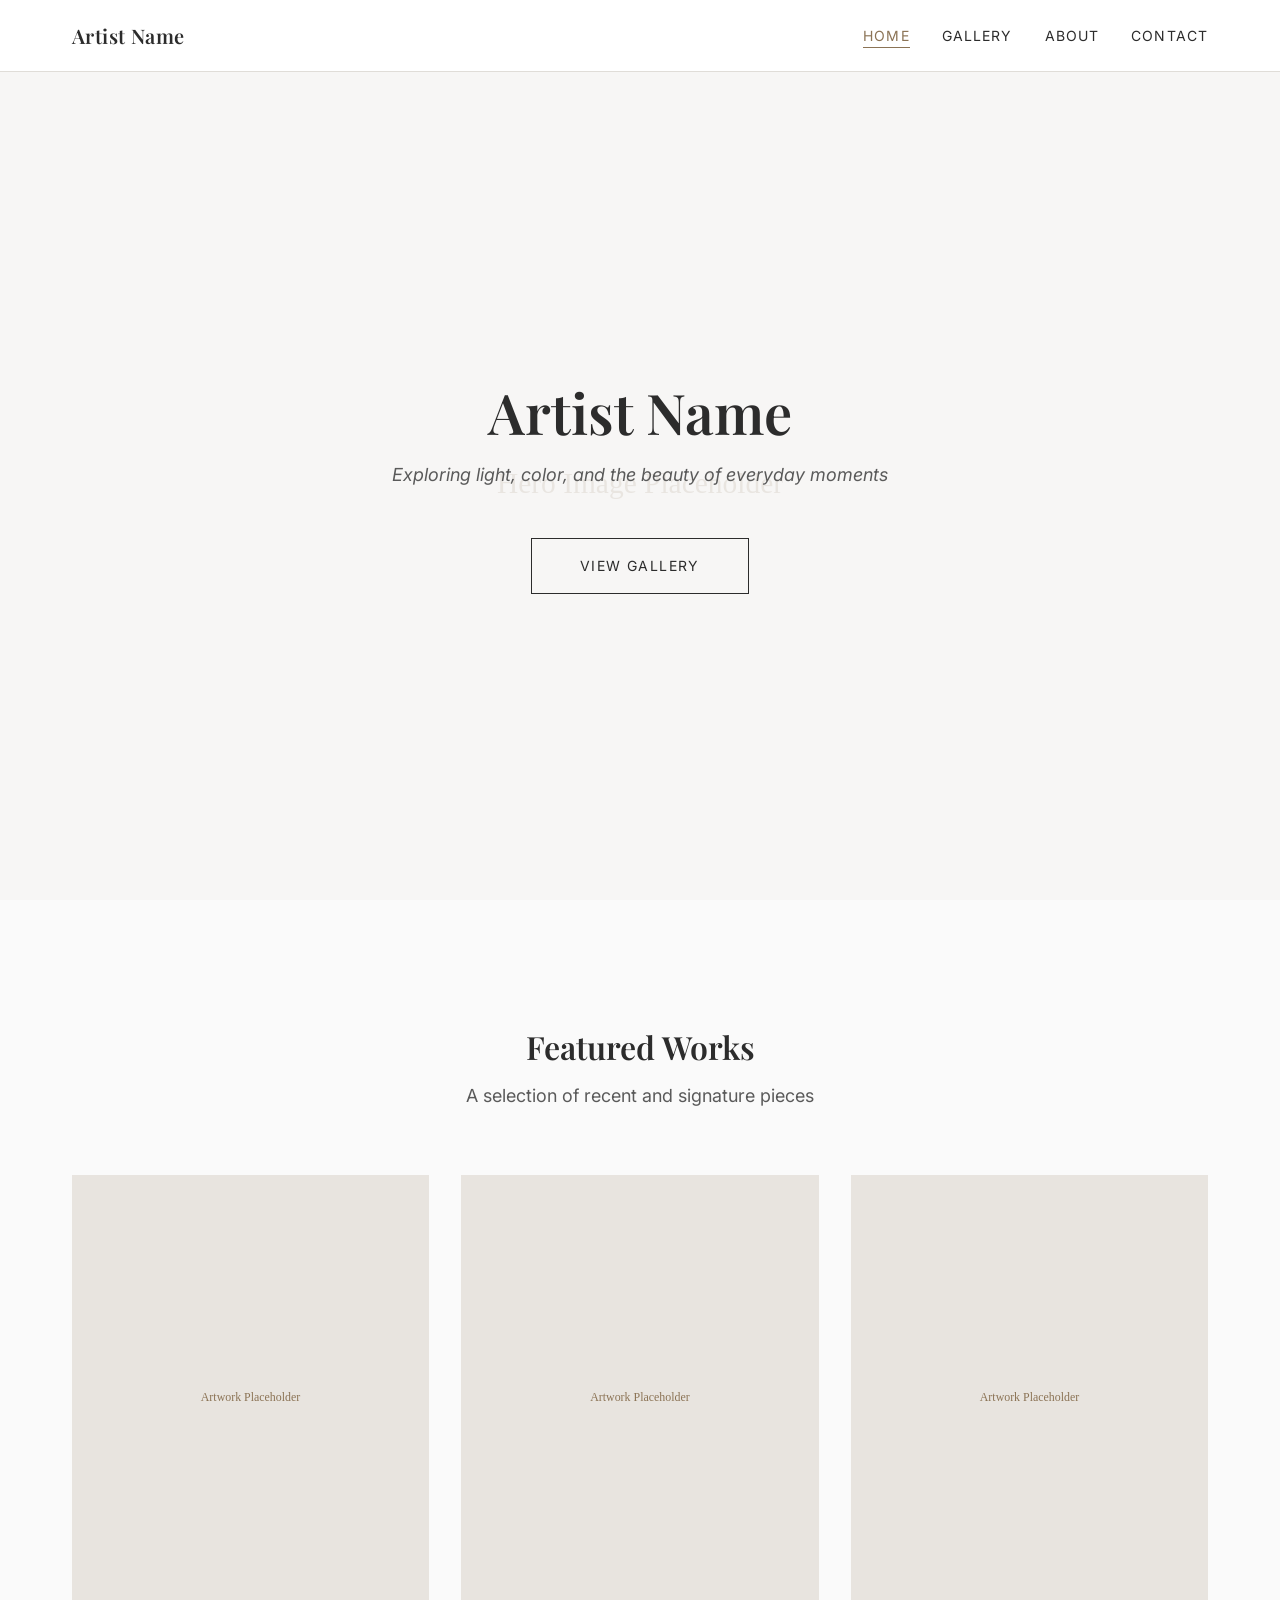
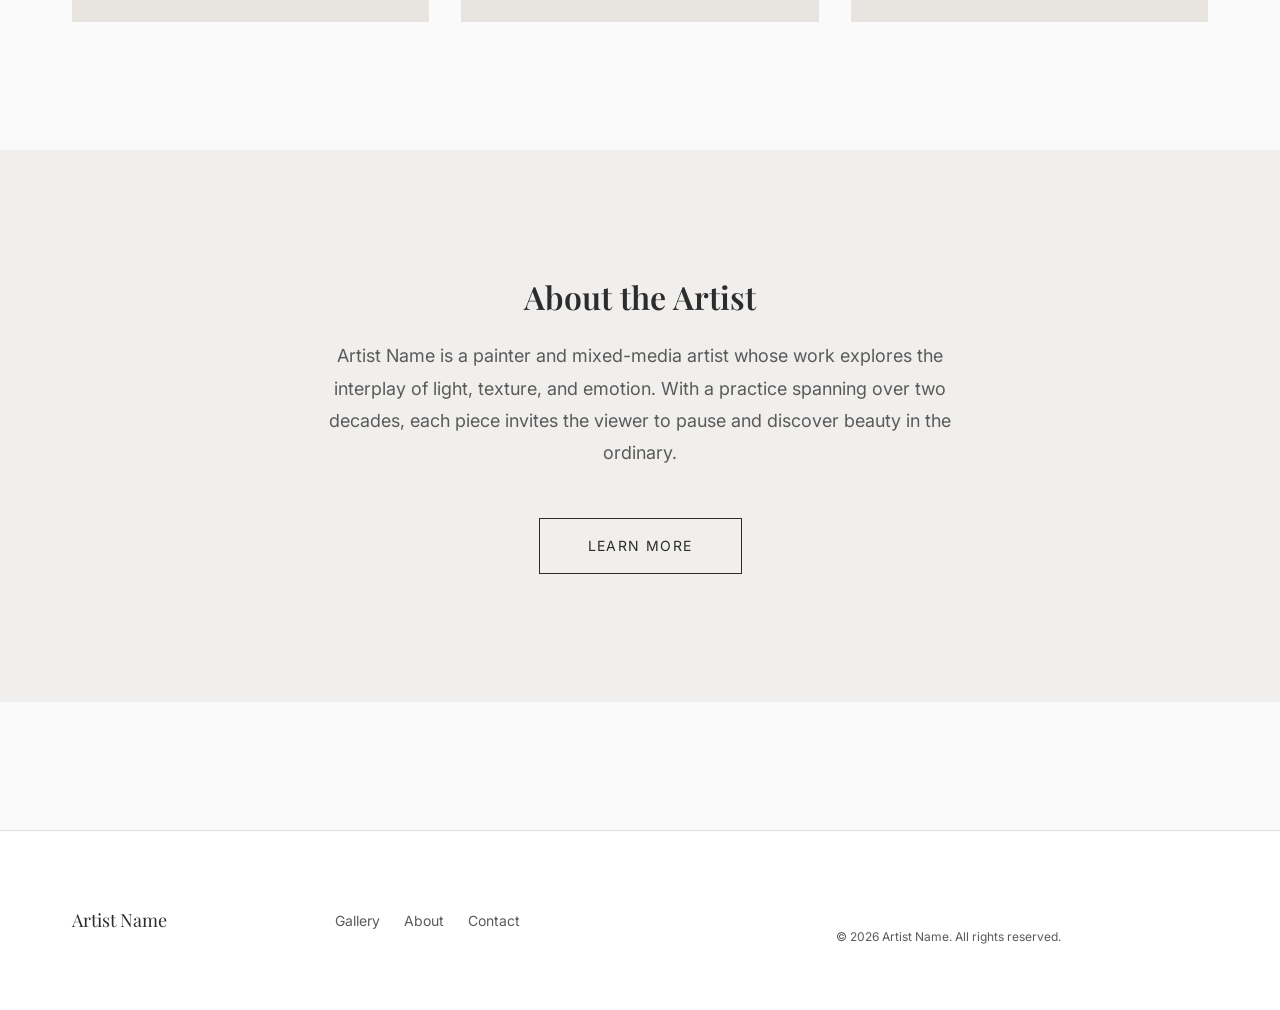
==== index.html @ 9e814920 "Initial art portfolio website Static HTML/CSS/JS portfolio site with: - Home page with hero section " ====
<!DOCTYPE html>
<html lang="en">
<head>
  <meta charset="UTF-8">
  <meta name="viewport" content="width=device-width, initial-scale=1.0">
  <title>Artist Name — Portfolio</title>
  <meta name="description" content="Original artwork by Artist Name. Explore paintings, drawings, and mixed media works.">
  <link rel="preconnect" href="https://fonts.googleapis.com">
  <link rel="preconnect" href="https://fonts.gstatic.com" crossorigin>
  <link href="https://fonts.googleapis.com/css2?family=Inter:wght@300;400;500&family=Playfair+Display:ital,wght@0,400;0,600;1,400&display=swap" rel="stylesheet">
  <link rel="stylesheet" href="css/style.css">
</head>
<body>

  <!-- Navigation -->
  <nav class="nav">
    <div class="nav__inner">
      <a href="index.html" class="nav__logo">Artist Name</a>
      <ul class="nav__links">
        <li><a href="index.html" class="nav__link nav__link--active">Home</a></li>
        <li><a href="gallery.html" class="nav__link">Gallery</a></li>
        <li><a href="about.html" class="nav__link">About</a></li>
        <li><a href="contact.html" class="nav__link">Contact</a></li>
      </ul>
      <button class="nav__toggle" aria-label="Toggle navigation">
        <span></span>
        <span></span>
        <span></span>
      </button>
    </div>
  </nav>

  <main>
    <!-- Hero Section -->
    <section class="hero">
      <div class="hero__bg" style="background-image: url('images/site/hero.svg');"></div>
      <div class="hero__content">
        <h1 class="hero__title">Artist Name</h1>
        <p class="hero__subtitle">Exploring light, color, and the beauty of everyday moments</p>
        <a href="gallery.html" class="hero__cta">View Gallery</a>
      </div>
    </section>

    <!-- Featured Works -->
    <section class="section">
      <div class="container">
        <div class="section__header">
          <h2 class="section__title">Featured Works</h2>
          <p class="section__subtitle">A selection of recent and signature pieces</p>
        </div>
        <div class="featured-grid">
          <div class="gallery-item" data-title="Artwork Title 1" data-meta="Oil on canvas, 2024" data-full="images/artworks/artwork-1.svg">
            <img src="images/thumbs/artwork-1.svg" alt="Artwork Title 1" class="gallery-item__img" loading="lazy">
            <div class="gallery-item__overlay">
              <div>
                <p class="gallery-item__title">Artwork Title 1</p>
                <p class="gallery-item__meta">Oil on canvas, 2024</p>
              </div>
            </div>
          </div>
          <div class="gallery-item" data-title="Artwork Title 2" data-meta="Watercolor, 2024" data-full="images/artworks/artwork-2.svg">
            <img src="images/thumbs/artwork-2.svg" alt="Artwork Title 2" class="gallery-item__img" loading="lazy">
            <div class="gallery-item__overlay">
              <div>
                <p class="gallery-item__title">Artwork Title 2</p>
                <p class="gallery-item__meta">Watercolor, 2024</p>
              </div>
            </div>
          </div>
          <div class="gallery-item" data-title="Artwork Title 3" data-meta="Acrylic, 2023" data-full="images/artworks/artwork-3.svg">
            <img src="images/thumbs/artwork-3.svg" alt="Artwork Title 3" class="gallery-item__img" loading="lazy">
            <div class="gallery-item__overlay">
              <div>
                <p class="gallery-item__title">Artwork Title 3</p>
                <p class="gallery-item__meta">Acrylic, 2023</p>
              </div>
            </div>
          </div>
        </div>
      </div>
    </section>

    <!-- Brief Intro -->
    <section class="section" style="background-color: var(--color-bg-alt);">
      <div class="container" style="text-align: center;">
        <h2 class="section__title">About the Artist</h2>
        <p style="max-width: 60ch; margin: var(--space-lg) auto 0; font-size: var(--text-lg); line-height: 1.8;">
          Artist Name is a painter and mixed-media artist whose work explores the interplay
          of light, texture, and emotion. With a practice spanning over two decades, each piece
          invites the viewer to pause and discover beauty in the ordinary.
        </p>
        <a href="about.html" class="hero__cta" style="margin-top: var(--space-2xl);">Learn More</a>
      </div>
    </section>
  </main>

  <!-- Footer -->
  <footer class="footer">
    <div class="container">
      <div class="footer__inner">
        <span class="footer__name">Artist Name</span>
        <div class="footer__links">
          <a href="gallery.html" class="footer__link">Gallery</a>
          <a href="about.html" class="footer__link">About</a>
          <a href="contact.html" class="footer__link">Contact</a>
        </div>
        <p class="footer__copy">&copy; 2026 Artist Name. All rights reserved.</p>
      </div>
    </div>
  </footer>

  <!-- Lightbox -->
  <div class="lightbox">
    <div class="lightbox__content">
      <button class="lightbox__close" aria-label="Close">&times;</button>
      <img src="" alt="" class="lightbox__img">
      <div class="lightbox__info">
        <p class="lightbox__title"></p>
        <p class="lightbox__meta"></p>
      </div>
    </div>
  </div>

  <script src="js/main.js"></script>
</body>
</html>
---- css/style.css ----
/* ===== CSS Reset ===== */
*,
*::before,
*::after {
  margin: 0;
  padding: 0;
  box-sizing: border-box;
}

html {
  scroll-behavior: smooth;
}

body {
  min-height: 100vh;
  line-height: 1.6;
  -webkit-font-smoothing: antialiased;
  -moz-osx-font-smoothing: grayscale;
}

img,
picture,
video,
canvas,
svg {
  display: block;
  max-width: 100%;
  height: auto;
}

input,
button,
textarea,
select {
  font: inherit;
}

p,
h1,
h2,
h3,
h4,
h5,
h6 {
  overflow-wrap: break-word;
}

a {
  color: inherit;
  text-decoration: none;
}

ul,
ol {
  list-style: none;
}

/* ===== Custom Properties ===== */
:root {
  /* Colors */
  --color-bg: #fafafa;
  --color-bg-alt: #f0efed;
  --color-text: #2c2c2c;
  --color-text-light: #5a5a5a;
  --color-accent: #8b7355;
  --color-accent-hover: #6d5a43;
  --color-border: #e0ddd8;
  --color-white: #ffffff;
  --color-overlay: rgba(0, 0, 0, 0.85);

  /* Typography */
  --font-heading: 'Playfair Display', Georgia, serif;
  --font-body: 'Inter', -apple-system, BlinkMacSystemFont, sans-serif;

  /* Font sizes */
  --text-xs: 0.75rem;
  --text-sm: 0.875rem;
  --text-base: 1rem;
  --text-lg: 1.125rem;
  --text-xl: 1.25rem;
  --text-2xl: 1.5rem;
  --text-3xl: 2rem;
  --text-4xl: 2.5rem;
  --text-5xl: 3.5rem;

  /* Spacing */
  --space-xs: 0.25rem;
  --space-sm: 0.5rem;
  --space-md: 1rem;
  --space-lg: 1.5rem;
  --space-xl: 2rem;
  --space-2xl: 3rem;
  --space-3xl: 4rem;
  --space-4xl: 6rem;
  --space-5xl: 8rem;

  /* Layout */
  --max-width: 1200px;
  --nav-height: 72px;

  /* Transitions */
  --transition-fast: 150ms ease;
  --transition-base: 300ms ease;
  --transition-slow: 500ms ease;
}

/* ===== Base Styles ===== */
body {
  font-family: var(--font-body);
  font-size: var(--text-base);
  color: var(--color-text);
  background-color: var(--color-bg);
}

h1, h2, h3, h4, h5, h6 {
  font-family: var(--font-heading);
  font-weight: 600;
  line-height: 1.2;
}

h1 { font-size: var(--text-5xl); }
h2 { font-size: var(--text-3xl); }
h3 { font-size: var(--text-2xl); }
h4 { font-size: var(--text-xl); }

p {
  color: var(--color-text-light);
  max-width: 65ch;
}

/* ===== Utility Classes ===== */
.container {
  width: 100%;
  max-width: var(--max-width);
  margin-inline: auto;
  padding-inline: var(--space-xl);
}

.sr-only {
  position: absolute;
  width: 1px;
  height: 1px;
  padding: 0;
  margin: -1px;
  overflow: hidden;
  clip: rect(0, 0, 0, 0);
  white-space: nowrap;
  border-width: 0;
}

/* ===== Navigation ===== */
.nav {
  position: fixed;
  top: 0;
  left: 0;
  right: 0;
  height: var(--nav-height);
  background-color: var(--color-white);
  border-bottom: 1px solid var(--color-border);
  z-index: 1000;
  display: flex;
  align-items: center;
}

.nav__inner {
  display: flex;
  align-items: center;
  justify-content: space-between;
  width: 100%;
  max-width: var(--max-width);
  margin-inline: auto;
  padding-inline: var(--space-xl);
}

.nav__logo {
  font-family: var(--font-heading);
  font-size: var(--text-xl);
  font-weight: 600;
  letter-spacing: 0.02em;
}

.nav__links {
  display: flex;
  gap: var(--space-xl);
}

.nav__link {
  font-size: var(--text-sm);
  text-transform: uppercase;
  letter-spacing: 0.08em;
  transition: color var(--transition-fast);
  position: relative;
}

.nav__link::after {
  content: '';
  position: absolute;
  bottom: -4px;
  left: 0;
  width: 0;
  height: 1px;
  background-color: var(--color-accent);
  transition: width var(--transition-base);
}

.nav__link:hover,
.nav__link--active {
  color: var(--color-accent);
}

.nav__link:hover::after,
.nav__link--active::after {
  width: 100%;
}

.nav__toggle {
  display: none;
  flex-direction: column;
  gap: 5px;
  background: none;
  border: none;
  cursor: pointer;
  padding: var(--space-sm);
}

.nav__toggle span {
  display: block;
  width: 24px;
  height: 2px;
  background-color: var(--color-text);
  transition: transform var(--transition-base), opacity var(--transition-fast);
}

/* Mobile nav open state */
.nav__toggle.active span:nth-child(1) {
  transform: translateY(7px) rotate(45deg);
}

.nav__toggle.active span:nth-child(2) {
  opacity: 0;
}

.nav__toggle.active span:nth-child(3) {
  transform: translateY(-7px) rotate(-45deg);
}

/* ===== Footer ===== */
.footer {
  background-color: var(--color-white);
  border-top: 1px solid var(--color-border);
  padding: var(--space-3xl) 0;
  margin-top: var(--space-5xl);
}

.footer__inner {
  display: flex;
  justify-content: space-between;
  align-items: center;
  flex-wrap: wrap;
  gap: var(--space-lg);
}

.footer__name {
  font-family: var(--font-heading);
  font-size: var(--text-lg);
}

.footer__links {
  display: flex;
  gap: var(--space-lg);
}

.footer__link {
  font-size: var(--text-sm);
  color: var(--color-text-light);
  transition: color var(--transition-fast);
}

.footer__link:hover {
  color: var(--color-accent);
}

.footer__copy {
  width: 100%;
  text-align: center;
  font-size: var(--text-xs);
  color: var(--color-text-light);
  margin-top: var(--space-xl);
}

/* ===== Page Content Offset ===== */
main {
  padding-top: var(--nav-height);
}

/* ===== Hero Section ===== */
.hero {
  position: relative;
  height: calc(100vh - var(--nav-height));
  min-height: 500px;
  max-height: 900px;
  display: flex;
  align-items: center;
  justify-content: center;
  text-align: center;
  overflow: hidden;
}

.hero__bg {
  position: absolute;
  inset: 0;
  background-size: cover;
  background-position: center;
  opacity: 0.15;
}

.hero__content {
  position: relative;
  z-index: 1;
  padding: var(--space-xl);
}

.hero__title {
  font-size: var(--text-5xl);
  margin-bottom: var(--space-md);
}

.hero__subtitle {
  font-size: var(--text-lg);
  color: var(--color-text-light);
  font-style: italic;
  margin-bottom: var(--space-2xl);
}

.hero__cta {
  display: inline-block;
  padding: var(--space-md) var(--space-2xl);
  border: 1px solid var(--color-text);
  font-size: var(--text-sm);
  text-transform: uppercase;
  letter-spacing: 0.1em;
  transition: background-color var(--transition-base), color var(--transition-base);
}

.hero__cta:hover {
  background-color: var(--color-text);
  color: var(--color-white);
}

/* ===== Section Styles ===== */
.section {
  padding: var(--space-5xl) 0;
}

.section__header {
  text-align: center;
  margin-bottom: var(--space-3xl);
}

.section__title {
  margin-bottom: var(--space-md);
}

.section__subtitle {
  font-size: var(--text-lg);
  color: var(--color-text-light);
  max-width: 50ch;
  margin-inline: auto;
}

/* ===== Gallery Grid ===== */
.gallery-grid {
  display: grid;
  grid-template-columns: repeat(auto-fill, minmax(300px, 1fr));
  gap: var(--space-xl);
}

.gallery-item {
  cursor: pointer;
  overflow: hidden;
  position: relative;
}

.gallery-item__img {
  width: 100%;
  aspect-ratio: 4 / 5;
  object-fit: cover;
  transition: transform var(--transition-slow);
}

.gallery-item:hover .gallery-item__img {
  transform: scale(1.03);
}

.gallery-item__overlay {
  position: absolute;
  inset: 0;
  background: linear-gradient(to top, rgba(0, 0, 0, 0.6) 0%, transparent 50%);
  opacity: 0;
  transition: opacity var(--transition-base);
  display: flex;
  align-items: flex-end;
  padding: var(--space-lg);
}

.gallery-item:hover .gallery-item__overlay {
  opacity: 1;
}

.gallery-item__title {
  color: var(--color-white);
  font-family: var(--font-heading);
  font-size: var(--text-lg);
}

.gallery-item__meta {
  color: rgba(255, 255, 255, 0.8);
  font-size: var(--text-sm);
  margin-top: var(--space-xs);
}

/* ===== Lightbox ===== */
.lightbox {
  position: fixed;
  inset: 0;
  background-color: var(--color-overlay);
  z-index: 2000;
  display: flex;
  align-items: center;
  justify-content: center;
  opacity: 0;
  visibility: hidden;
  transition: opacity var(--transition-base), visibility var(--transition-base);
}

.lightbox.active {
  opacity: 1;
  visibility: visible;
}

.lightbox__content {
  max-width: 90vw;
  max-height: 85vh;
  position: relative;
}

.lightbox__img {
  max-width: 100%;
  max-height: 80vh;
  object-fit: contain;
}

.lightbox__info {
  color: var(--color-white);
  text-align: center;
  margin-top: var(--space-lg);
}

.lightbox__title {
  font-family: var(--font-heading);
  font-size: var(--text-xl);
}

.lightbox__meta {
  font-size: var(--text-sm);
  color: rgba(255, 255, 255, 0.7);
  margin-top: var(--space-xs);
}

.lightbox__close {
  position: absolute;
  top: -40px;
  right: 0;
  background: none;
  border: none;
  color: var(--color-white);
  font-size: var(--text-2xl);
  cursor: pointer;
  padding: var(--space-sm);
  transition: opacity var(--transition-fast);
}

.lightbox__close:hover {
  opacity: 0.7;
}

/* ===== Featured Works (Home) ===== */
.featured-grid {
  display: grid;
  grid-template-columns: repeat(auto-fill, minmax(280px, 1fr));
  gap: var(--space-xl);
}

/* ===== About Page ===== */
.about-layout {
  display: grid;
  grid-template-columns: 1fr 1.5fr;
  gap: var(--space-4xl);
  align-items: start;
}

.about__image {
  width: 100%;
  aspect-ratio: 3 / 4;
  object-fit: cover;
}

.about__content h2 {
  margin-bottom: var(--space-lg);
}

.about__content p {
  margin-bottom: var(--space-lg);
  line-height: 1.8;
}

.about__statement {
  font-style: italic;
  font-size: var(--text-lg);
  border-left: 3px solid var(--color-accent);
  padding-left: var(--space-xl);
  margin: var(--space-2xl) 0;
}

/* ===== Contact Page ===== */
.contact-layout {
  display: grid;
  grid-template-columns: 1fr 1fr;
  gap: var(--space-4xl);
}

.contact__info h2 {
  margin-bottom: var(--space-lg);
}

.contact__info p {
  margin-bottom: var(--space-xl);
}

.contact__detail {
  display: flex;
  align-items: center;
  gap: var(--space-md);
  margin-bottom: var(--space-lg);
  font-size: var(--text-lg);
}

.contact__detail a {
  transition: color var(--transition-fast);
}

.contact__detail a:hover {
  color: var(--color-accent);
}

.contact__form h3 {
  margin-bottom: var(--space-lg);
}

.form__group {
  margin-bottom: var(--space-lg);
}

.form__label {
  display: block;
  font-size: var(--text-sm);
  margin-bottom: var(--space-sm);
  color: var(--color-text-light);
}

.form__input,
.form__textarea {
  width: 100%;
  padding: var(--space-md);
  border: 1px solid var(--color-border);
  background-color: var(--color-white);
  font-size: var(--text-base);
  transition: border-color var(--transition-fast);
}

.form__input:focus,
.form__textarea:focus {
  outline: none;
  border-color: var(--color-accent);
}

.form__textarea {
  resize: vertical;
  min-height: 150px;
}

.form__submit {
  display: inline-block;
  padding: var(--space-md) var(--space-2xl);
  background-color: var(--color-text);
  color: var(--color-white);
  border: none;
  font-size: var(--text-sm);
  text-transform: uppercase;
  letter-spacing: 0.1em;
  cursor: pointer;
  transition: background-color var(--transition-base);
}

.form__submit:hover {
  background-color: var(--color-accent);
}

/* ===== Filter Tabs (Gallery) ===== */
.filter-tabs {
  display: flex;
  justify-content: center;
  gap: var(--space-lg);
  margin-bottom: var(--space-3xl);
  flex-wrap: wrap;
}

.filter-tab {
  padding: var(--space-sm) var(--space-lg);
  font-size: var(--text-sm);
  text-transform: uppercase;
  letter-spacing: 0.08em;
  border: 1px solid transparent;
  background: none;
  cursor: pointer;
  transition: border-color var(--transition-fast), color var(--transition-fast);
}

.filter-tab:hover,
.filter-tab.active {
  border-color: var(--color-accent);
  color: var(--color-accent);
}

/* ===== Responsive ===== */
@media (max-width: 1024px) {
  .about-layout {
    grid-template-columns: 1fr 1.2fr;
    gap: var(--space-2xl);
  }

  .gallery-grid {
    grid-template-columns: repeat(auto-fill, minmax(280px, 1fr));
  }
}

@media (max-width: 768px) {
  :root {
    --text-5xl: 2.5rem;
    --text-3xl: 1.75rem;
    --nav-height: 64px;
  }

  .nav__links {
    position: fixed;
    top: var(--nav-height);
    left: 0;
    right: 0;
    background-color: var(--color-white);
    flex-direction: column;
    align-items: center;
    padding: var(--space-2xl) 0;
    border-bottom: 1px solid var(--color-border);
    transform: translateY(-100%);
    opacity: 0;
    visibility: hidden;
    transition: transform var(--transition-base), opacity var(--transition-base), visibility var(--transition-base);
  }

  .nav__links.active {
    transform: translateY(0);
    opacity: 1;
    visibility: visible;
  }

  .nav__toggle {
    display: flex;
  }

  .about-layout {
    grid-template-columns: 1fr;
    gap: var(--space-2xl);
  }

  .about__image {
    max-width: 400px;
    margin-inline: auto;
  }

  .contact-layout {
    grid-template-columns: 1fr;
    gap: var(--space-2xl);
  }

  .hero {
    min-height: 400px;
  }

  .hero__title {
    font-size: var(--text-4xl);
  }

  .gallery-grid {
    grid-template-columns: repeat(auto-fill, minmax(250px, 1fr));
    gap: var(--space-md);
  }

  .featured-grid {
    grid-template-columns: repeat(auto-fill, minmax(250px, 1fr));
  }

  .footer__inner {
    flex-direction: column;
    text-align: center;
  }

  .section {
    padding: var(--space-3xl) 0;
  }

  .lightbox__close {
    top: -30px;
    font-size: var(--text-xl);
  }
}

@media (max-width: 480px) {
  :root {
    --text-5xl: 2rem;
    --text-4xl: 1.75rem;
    --text-3xl: 1.5rem;
  }

  .gallery-grid,
  .featured-grid {
    grid-template-columns: 1fr;
  }

  .container {
    padding-inline: var(--space-md);
  }

  .hero {
    min-height: 350px;
  }

  .filter-tabs {
    gap: var(--space-sm);
  }

  .filter-tab {
    padding: var(--space-xs) var(--space-md);
    font-size: var(--text-xs);
  }
}
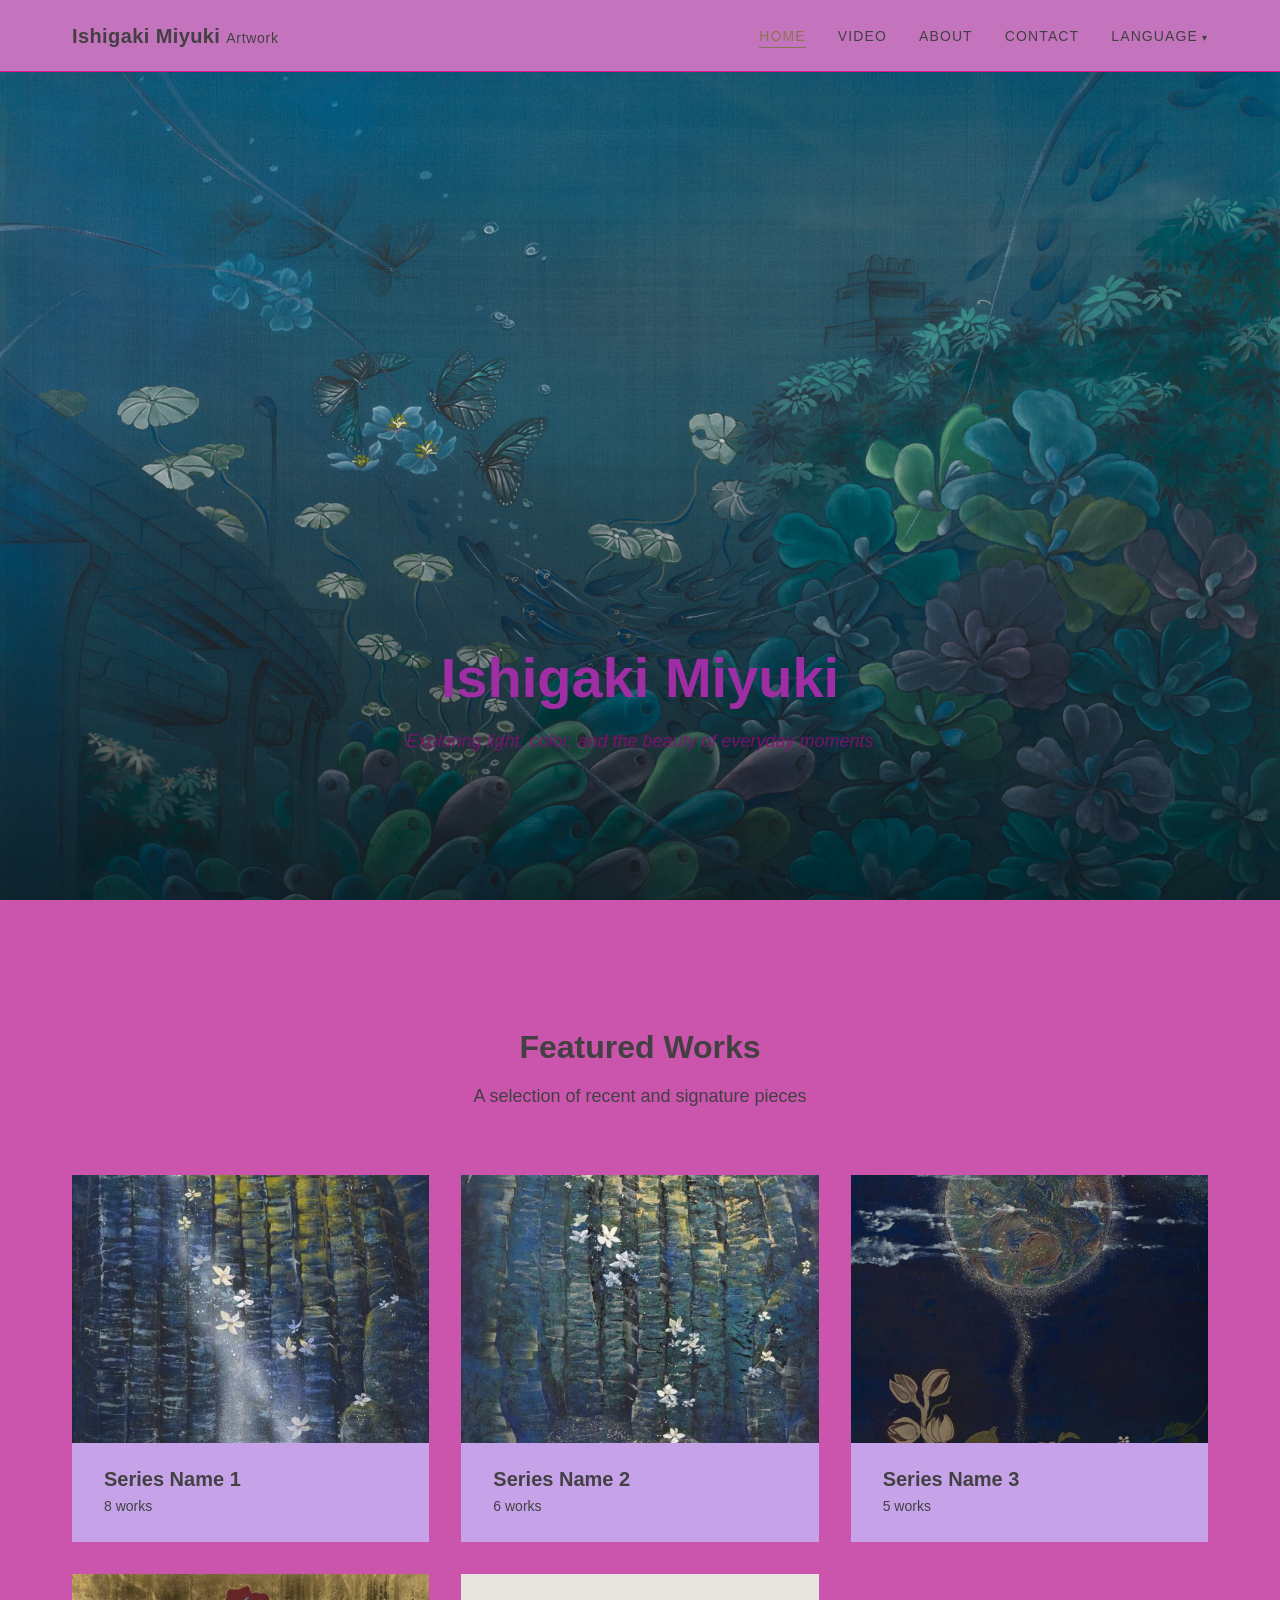
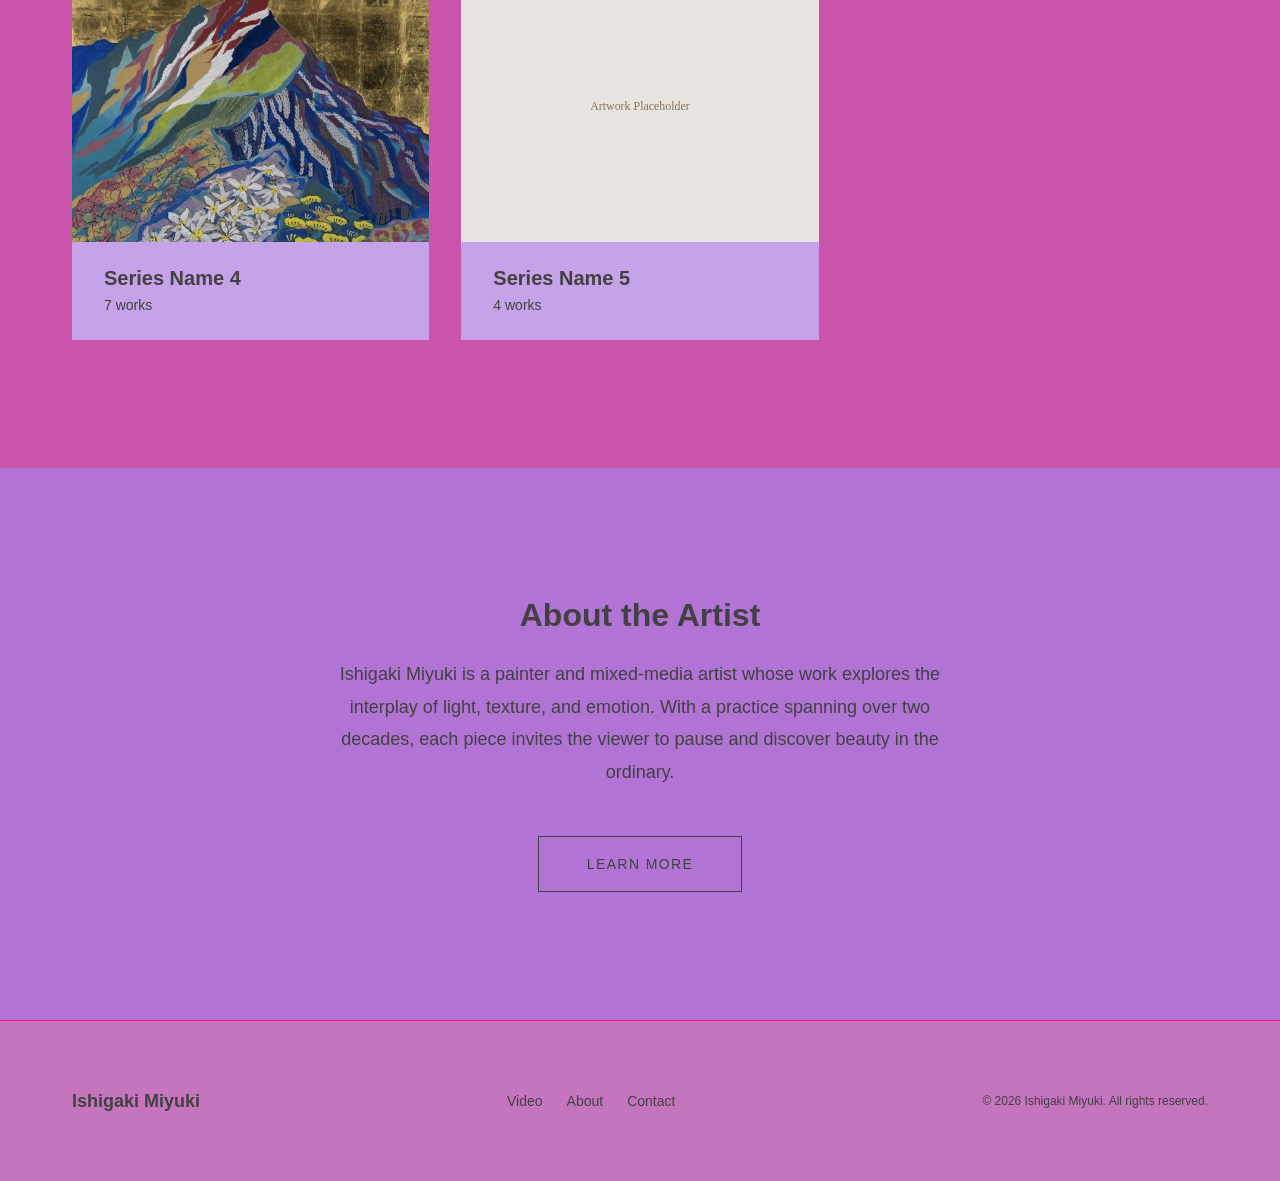
==== commit 46862263: "Initial commit: art portfolio website" ====
--- a/index.html
+++ b/index.html
@@ -3,8 +3,8 @@
 <head>
   <meta charset="UTF-8">
   <meta name="viewport" content="width=device-width, initial-scale=1.0">
-  <title>Artist Name — Portfolio</title>
-  <meta name="description" content="Original artwork by Artist Name. Explore paintings, drawings, and mixed media works.">
+  <title>Ishigaki Miyuki — Portfolio</title>
+  <meta name="description" content="Original artwork by Ishigaki Miyuki. Explore paintings, drawings, and mixed media works.">
   <link rel="preconnect" href="https://fonts.googleapis.com">
   <link rel="preconnect" href="https://fonts.gstatic.com" crossorigin>
   <link href="https://fonts.googleapis.com/css2?family=Inter:wght@300;400;500&family=Playfair+Display:ital,wght@0,400;0,600;1,400&display=swap" rel="stylesheet">
@@ -15,12 +15,20 @@
   <!-- Navigation -->
   <nav class="nav">
     <div class="nav__inner">
-      <a href="index.html" class="nav__logo">Artist Name</a>
+      <a href="index.html" class="nav__logo" lang="en">Ishigaki Miyuki <span class="nav__logo-sub">Artwork</span></a>
       <ul class="nav__links">
-        <li><a href="index.html" class="nav__link nav__link--active">Home</a></li>
-        <li><a href="gallery.html" class="nav__link">Gallery</a></li>
-        <li><a href="about.html" class="nav__link">About</a></li>
-        <li><a href="contact.html" class="nav__link">Contact</a></li>
+        <li><a href="index.html" class="nav__link nav__link--active" data-i18n="nav.home">Home</a></li>
+        <li><a href="video.html" class="nav__link" data-i18n="nav.video">Video</a></li>
+        <li><a href="about.html" class="nav__link" data-i18n="nav.about">About</a></li>
+        <li><a href="contact.html" class="nav__link" data-i18n="nav.contact">Contact</a></li>
+        <li class="nav__lang">
+          <button class="nav__lang-trigger" data-i18n="nav.language">Language</button>
+          <div class="nav__lang-dropdown">
+            <button class="lang-option" data-lang="en">English</button>
+            <button class="lang-option" data-lang="ja">日本語</button>
+            <button class="lang-option" data-lang="zhTW">繁體中文</button>
+          </div>
+        </li>
       </ul>
       <button class="nav__toggle" aria-label="Toggle navigation">
         <span></span>
@@ -33,11 +41,10 @@
   <main>
     <!-- Hero Section -->
     <section class="hero">
-      <div class="hero__bg" style="background-image: url('images/site/hero.svg');"></div>
+      <div class="hero__bg" style="background-image: url('images/site/hero.jpg');"></div>
       <div class="hero__content">
-        <h1 class="hero__title">Artist Name</h1>
-        <p class="hero__subtitle">Exploring light, color, and the beauty of everyday moments</p>
-        <a href="gallery.html" class="hero__cta">View Gallery</a>
+        <h1 class="hero__title" data-i18n="hero.title">Ishigaki Miyuki</h1>
+        <p class="hero__subtitle" data-i18n="hero.subtitle">Exploring light, color, and the beauty of everyday moments</p>
       </div>
     </section>
 
@@ -45,51 +52,59 @@
     <section class="section">
       <div class="container">
         <div class="section__header">
-          <h2 class="section__title">Featured Works</h2>
-          <p class="section__subtitle">A selection of recent and signature pieces</p>
+          <h2 class="section__title" data-i18n="featured.title">Featured Works</h2>
+          <p class="section__subtitle" data-i18n="featured.subtitle">A selection of recent and signature pieces</p>
         </div>
-        <div class="featured-grid">
-          <div class="gallery-item" data-title="Artwork Title 1" data-meta="Oil on canvas, 2024" data-full="images/artworks/artwork-1.svg">
-            <img src="images/thumbs/artwork-1.svg" alt="Artwork Title 1" class="gallery-item__img" loading="lazy">
-            <div class="gallery-item__overlay">
-              <div>
-                <p class="gallery-item__title">Artwork Title 1</p>
-                <p class="gallery-item__meta">Oil on canvas, 2024</p>
-              </div>
+        <div class="collections-grid">
+          <a href="series/series-1.html" class="collection-card">
+            <img src="images/thumbs/art0.jpg" alt="Series 1" class="collection-card__img" loading="lazy">
+            <div class="collection-card__info">
+              <h3 class="collection-card__title" data-i18n="series1.title">Series Name 1</h3>
+              <p class="collection-card__count" data-i18n="series1.count">8 works</p>
             </div>
-          </div>
-          <div class="gallery-item" data-title="Artwork Title 2" data-meta="Watercolor, 2024" data-full="images/artworks/artwork-2.svg">
-            <img src="images/thumbs/artwork-2.svg" alt="Artwork Title 2" class="gallery-item__img" loading="lazy">
-            <div class="gallery-item__overlay">
-              <div>
-                <p class="gallery-item__title">Artwork Title 2</p>
-                <p class="gallery-item__meta">Watercolor, 2024</p>
-              </div>
+          </a>
+          <a href="series/series-2.html" class="collection-card">
+            <img src="images/thumbs/art1.jpg" alt="Series 2" class="collection-card__img" loading="lazy">
+            <div class="collection-card__info">
+              <h3 class="collection-card__title" data-i18n="series2.title">Series Name 2</h3>
+              <p class="collection-card__count" data-i18n="series2.count">6 works</p>
             </div>
-          </div>
-          <div class="gallery-item" data-title="Artwork Title 3" data-meta="Acrylic, 2023" data-full="images/artworks/artwork-3.svg">
-            <img src="images/thumbs/artwork-3.svg" alt="Artwork Title 3" class="gallery-item__img" loading="lazy">
-            <div class="gallery-item__overlay">
-              <div>
-                <p class="gallery-item__title">Artwork Title 3</p>
-                <p class="gallery-item__meta">Acrylic, 2023</p>
-              </div>
+          </a>
+          <a href="series/series-3.html" class="collection-card">
+            <img src="images/thumbs/art2.jpg" alt="Series 3" class="collection-card__img" loading="lazy">
+            <div class="collection-card__info">
+              <h3 class="collection-card__title" data-i18n="series3.title">Series Name 3</h3>
+              <p class="collection-card__count" data-i18n="series3.count">5 works</p>
             </div>
-          </div>
+          </a>
+          <a href="series/series-4.html" class="collection-card">
+            <img src="images/thumbs/art3.jpg" alt="Series 4" class="collection-card__img" loading="lazy">
+            <div class="collection-card__info">
+              <h3 class="collection-card__title" data-i18n="series4.title">Series Name 4</h3>
+              <p class="collection-card__count" data-i18n="series4.count">7 works</p>
+            </div>
+          </a>
+          <a href="series/series-5.html" class="collection-card">
+            <img src="images/thumbs/artwork-1.svg" alt="Series 5" class="collection-card__img" loading="lazy">
+            <div class="collection-card__info">
+              <h3 class="collection-card__title" data-i18n="series5.title">Series Name 5</h3>
+              <p class="collection-card__count" data-i18n="series5.count">4 works</p>
+            </div>
+          </a>
         </div>
       </div>
     </section>
 
     <!-- Brief Intro -->
-    <section class="section" style="background-color: var(--color-bg-alt);">
+    <section class="section" style="background-color: var(--color-bg-alt); margin-bottom: 0; padding-bottom: var(--space-5xl);">
       <div class="container" style="text-align: center;">
-        <h2 class="section__title">About the Artist</h2>
-        <p style="max-width: 60ch; margin: var(--space-lg) auto 0; font-size: var(--text-lg); line-height: 1.8;">
-          Artist Name is a painter and mixed-media artist whose work explores the interplay
+        <h2 class="section__title" data-i18n="home.about.title">About the Artist</h2>
+        <p data-i18n="home.about.text" style="max-width: 60ch; margin: var(--space-lg) auto 0; font-size: var(--text-lg); line-height: 1.8;">
+          Ishigaki Miyuki is a painter and mixed-media artist whose work explores the interplay
           of light, texture, and emotion. With a practice spanning over two decades, each piece
           invites the viewer to pause and discover beauty in the ordinary.
         </p>
-        <a href="about.html" class="hero__cta" style="margin-top: var(--space-2xl);">Learn More</a>
+        <a href="about.html" class="btn-outline" style="margin-top: var(--space-2xl);" data-i18n="home.about.cta">Learn More</a>
       </div>
     </section>
   </main>
@@ -98,13 +113,13 @@
   <footer class="footer">
     <div class="container">
       <div class="footer__inner">
-        <span class="footer__name">Artist Name</span>
+        <span class="footer__name" lang="en">Ishigaki Miyuki</span>
         <div class="footer__links">
-          <a href="gallery.html" class="footer__link">Gallery</a>
-          <a href="about.html" class="footer__link">About</a>
-          <a href="contact.html" class="footer__link">Contact</a>
+          <a href="video.html" class="footer__link" data-i18n="nav.video">Video</a>
+          <a href="about.html" class="footer__link" data-i18n="nav.about">About</a>
+          <a href="contact.html" class="footer__link" data-i18n="nav.contact">Contact</a>
         </div>
-        <p class="footer__copy">&copy; 2026 Artist Name. All rights reserved.</p>
+        <p class="footer__copy" data-i18n="footer.copy">&copy; 2026 Ishigaki Miyuki. All rights reserved.</p>
       </div>
     </div>
   </footer>
@@ -121,6 +136,7 @@
     </div>
   </div>
 
+  <script src="js/translations.js"></script>
   <script src="js/main.js"></script>
 </body>
 </html>
--- a/css/style.css
+++ b/css/style.css
@@ -26,6 +26,9 @@
   display: block;
   max-width: 100%;
   height: auto;
+  -webkit-user-drag: none;
+  user-select: none;
+  pointer-events: auto;
 }
 
 input,
@@ -55,22 +58,41 @@
   list-style: none;
 }
 
-/* ===== Custom Properties ===== */
+/* ==========================================================================
+   COLOR & FONT REFERENCE
+   Change these variables to change colors/fonts across the ENTIRE site.
+   Each variable has a label showing what it affects.
+   ========================================================================== */
 :root {
-  /* Colors */
-  --color-bg: #fafafa;
-  --color-bg-alt: #f0efed;
-  --color-text: #2c2c2c;
-  --color-text-light: #5a5a5a;
-  --color-accent: #8b7355;
-  --color-accent-hover: #6d5a43;
-  --color-border: #e0ddd8;
-  --color-white: #ffffff;
-  --color-overlay: rgba(0, 0, 0, 0.85);
-
-  /* Typography */
-  --font-heading: 'Playfair Display', Georgia, serif;
-  --font-body: 'Inter', -apple-system, BlinkMacSystemFont, sans-serif;
+  /* --- PAGE BACKGROUNDS --- */
+  --color-bg: #c02e9bd0;              /* MAIN BACKGROUND: home, gallery, series pages, about, contact */
+  --color-bg-alt: #a684eaaa;          /* "ABOUT THE ARTIST" SECTION BACKGROUND (home page) */
+  --color-footer-bg: #c379bfe5;       /* FOOTER BACKGROUND + gap above footer */
+
+  /* --- TEXT COLORS --- */
+  --color-text: #424042;              /* HEADINGS & PRIMARY TEXT: all h1-h6, nav logo, footer name #140414 - black*/
+  --color-text-light: #424042;        /* PARAGRAPHS & SECONDARY TEXT: subtitles, descriptions, form labels old text - #5a5a5a */
+
+  /* --- ACCENT & UI COLORS --- */
+  --color-accent: #8b7355;            /* HOVER ACCENT: nav link underline, form focus, back-link hover */
+  --color-accent-hover: #6d5a43;      /* ACCENT DARKER: button hover states */
+  --color-border: #ee128b;            /* BORDERS: nav bottom border, footer top border, form input borders */
+  --color-white: #c379bfe5;           /* NAV BAR BACKGROUND */
+  --color-overlay: rgba(0, 0, 0, 0.85); /* LIGHTBOX DARK OVERLAY (when viewing full painting) */
+
+  /* ========== FONTS ==========
+     Change these two lines to change fonts across the ENTIRE site.
+     --font-heading: used for artist name, page titles, section titles, artwork titles
+     --font-body:    used for body text, nav links, descriptions, buttons
+     After changing, also update the Google Fonts <link> in EVERY .html file <head> section.
+     ========== */
+  --font-heading: 'Playfair Display', Georgia, serif;   /* HEADING FONT */
+  --font-body: 'Inter', -apple-system, BlinkMacSystemFont, sans-serif;  /* BODY FONT */
+
+  /*recommend         */
+  --font-heading: 'Lato', sans-serif;
+  --font-body: 'Lato', sans-serif;
+  /* <link href="https://fonts.googleapis.com/css2?family=Lato:ital,wght@0,300;0,400;0,700;1,400&display=swap" rel="stylesheet"> */
 
   /* Font sizes */
   --text-xs: 0.75rem;
@@ -124,7 +146,7 @@
 h4 { font-size: var(--text-xl); }
 
 p {
-  color: var(--color-text-light);
+  color: var(--color-text-light); /* change this color to change the text color in about the artists */
   max-width: 65ch;
 }
 
@@ -146,6 +168,22 @@
   clip: rect(0, 0, 0, 0);
   white-space: nowrap;
   border-width: 0;
+}
+
+.btn-outline {
+  display: inline-block;
+  padding: var(--space-md) var(--space-2xl);
+  border: 1px solid var(--color-text);
+  color: var(--color-text);
+  font-size: var(--text-sm);
+  text-transform: uppercase;
+  letter-spacing: 0.1em;
+  transition: background-color var(--transition-base), color var(--transition-base);
+}
+
+.btn-outline:hover {
+  background-color: var(--color-text);
+  color: var(--color-bg);
 }
 
 /* ===== Navigation ===== */
@@ -172,11 +210,23 @@
   padding-inline: var(--space-xl);
 }
 
+/* --- LOGO FONT & SIZE (top-left artist name) ---
+   Adjust these to change the logo independently of the rest of the site.
+   The logo always stays in the heading font regardless of language. */
 .nav__logo {
-  font-family: var(--font-heading);
-  font-size: var(--text-xl);
-  font-weight: 600;
+  font-family: var(--font-heading);       /* LOGO FONT: change to any font */
+  font-size: var(--text-xl);              /* LOGO SIZE: change to any size (e.g. 1.5rem) */
+  font-weight: 600;                       /* LOGO WEIGHT: 400=normal, 600=semibold, 700=bold */
   letter-spacing: 0.02em;
+  line-height: 1.2;                       /* LOGO LINE-HEIGHT: keeps height stable across languages */
+  white-space: nowrap;
+}
+
+/* "Artwork" sub-text next to the artist name */
+.nav__logo-sub {
+  font-weight: 400;                       /* SUB-TEXT WEIGHT */
+  font-size: var(--text-sm);              /* SUB-TEXT SIZE */
+  letter-spacing: 0.05em;
 }
 
 .nav__links {
@@ -213,6 +263,75 @@
   width: 100%;
 }
 
+/* ===== Language Dropdown ===== */
+.nav__lang {
+  position: relative;
+  padding-bottom: 8px;
+  margin-bottom: -8px;
+}
+
+.nav__lang-trigger {
+  font-size: var(--text-sm);
+  text-transform: uppercase;
+  letter-spacing: 0.08em;
+  cursor: pointer;
+  background: none;
+  border: none;
+  font-family: inherit;
+  color: inherit;
+  padding: 0;
+}
+
+.nav__lang-trigger::after {
+  content: ' \25BE';
+  font-size: 0.7em;
+}
+
+.nav__lang-dropdown {
+  position: absolute;
+  top: 100%;
+  right: 0;
+  padding-top: 4px;
+  background-color: var(--color-white);
+  border: 1px solid var(--color-border);
+  min-width: 120px;
+  opacity: 0;
+  visibility: hidden;
+  transform: translateY(-4px);
+  transition: opacity var(--transition-fast), transform var(--transition-fast), visibility var(--transition-fast);
+  z-index: 100;
+}
+
+.nav__lang:hover .nav__lang-dropdown,
+.nav__lang:focus-within .nav__lang-dropdown {
+  opacity: 1;
+  visibility: visible;
+  transform: translateY(0);
+}
+
+.lang-option {
+  display: block;
+  width: 100%;
+  padding: var(--space-sm) var(--space-md);
+  font-size: var(--text-sm);
+  text-align: left;
+  background: none;
+  border: none;
+  cursor: pointer;
+  font-family: inherit;
+  color: var(--color-text);
+  transition: background-color var(--transition-fast);
+}
+
+.lang-option:hover {
+  background-color: var(--color-bg);
+}
+
+.lang-option.active {
+  color: var(--color-accent);
+  font-weight: 500;
+}
+
 .nav__toggle {
   display: none;
   flex-direction: column;
@@ -246,46 +365,54 @@
 
 /* ===== Footer ===== */
 .footer {
-  background-color: var(--color-white);
+  background-color: var(--color-footer-bg);  /* FOOTER BACKGROUND COLOR */
   border-top: 1px solid var(--color-border);
   padding: var(--space-3xl) 0;
-  margin-top: var(--space-5xl);
+  margin-top: 0;
 }
 
 .footer__inner {
   display: flex;
   justify-content: space-between;
   align-items: center;
-  flex-wrap: wrap;
+  flex-wrap: nowrap;
   gap: var(--space-lg);
-}
-
+  min-height: 2rem;
+}
+
+/* --- FOOTER ARTIST NAME ---
+   Adjust these to control the artist name at the bottom of every page. */
 .footer__name {
-  font-family: var(--font-heading);
-  font-size: var(--text-lg);
+  font-family: var(--font-heading);       /* FOOTER NAME FONT: change to any font */
+  font-size: var(--text-lg);              /* FOOTER NAME SIZE: change to any size (e.g. 1.25rem) */
+  font-weight: 700;                       /* FOOTER NAME WEIGHT: 400=normal, 700=bold */
+  line-height: 1.3;                       /* FOOTER NAME LINE-HEIGHT: keeps height stable */
 }
 
 .footer__links {
   display: flex;
   gap: var(--space-lg);
+  white-space: nowrap;
 }
 
 .footer__link {
-  font-size: var(--text-sm);
+  font-size: var(--text-sm);              /* FOOTER LINK SIZE */
   color: var(--color-text-light);
   transition: color var(--transition-fast);
+  line-height: 1.3;
 }
 
 .footer__link:hover {
   color: var(--color-accent);
 }
 
+/* --- FOOTER COPYRIGHT LINE ("All rights reserved") ---
+   Adjust these to control the copyright text at the bottom. */
 .footer__copy {
-  width: 100%;
-  text-align: center;
-  font-size: var(--text-xs);
-  color: var(--color-text-light);
-  margin-top: var(--space-xl);
+  font-family: var(--font-body);          /* FOOTER COPYRIGHT FONT: change to any font */
+  font-size: var(--text-xs);              /* FOOTER COPYRIGHT SIZE: change to any size */
+  color: var(--color-text-light);         /* FOOTER COPYRIGHT TEXT COLOR */
+  line-height: 1.3;                       /* FOOTER COPYRIGHT LINE-HEIGHT: keeps height stable */
 }
 
 /* ===== Page Content Offset ===== */
@@ -300,7 +427,7 @@
   min-height: 500px;
   max-height: 900px;
   display: flex;
-  align-items: center;
+  align-items: flex-end;
   justify-content: center;
   text-align: center;
   overflow: hidden;
@@ -311,23 +438,31 @@
   inset: 0;
   background-size: cover;
   background-position: center;
-  opacity: 0.15;
+}
+
+.hero__bg::after {
+  content: '';
+  position: absolute;
+  inset: 0;
+  background: linear-gradient(to top, rgba(0, 0, 0, 0.55) 0%, transparent 60%);
 }
 
 .hero__content {
   position: relative;
   z-index: 1;
   padding: var(--space-xl);
+  padding-bottom: var(--space-4xl);
 }
 
 .hero__title {
   font-size: var(--text-5xl);
   margin-bottom: var(--space-md);
+  color: #9f2da4;                     /* HERO TITLE COLOR: change this independently */
 }
 
 .hero__subtitle {
   font-size: var(--text-lg);
-  color: var(--color-text-light);
+  color: rgba(136, 14, 116, 0.85);   /* HERO SUBTITLE COLOR: change this independently */
   font-style: italic;
   margin-bottom: var(--space-2xl);
 }
@@ -335,7 +470,8 @@
 .hero__cta {
   display: inline-block;
   padding: var(--space-md) var(--space-2xl);
-  border: 1px solid var(--color-text);
+  border: 1px solid var(--color-white);
+  color: var(--color-white);
   font-size: var(--text-sm);
   text-transform: uppercase;
   letter-spacing: 0.1em;
@@ -343,8 +479,8 @@
 }
 
 .hero__cta:hover {
-  background-color: var(--color-text);
-  color: var(--color-white);
+  background-color: var(--color-white);
+  color: var(--color-text);
 }
 
 /* ===== Section Styles ===== */
@@ -363,7 +499,7 @@
 
 .section__subtitle {
   font-size: var(--text-lg);
-  color: var(--color-text-light);
+  color: var(--color-text-light); /* change this part to change the color of text in feature works */
   max-width: 50ch;
   margin-inline: auto;
 }
@@ -417,6 +553,30 @@
   color: rgba(255, 255, 255, 0.8);
   font-size: var(--text-sm);
   margin-top: var(--space-xs);
+}
+
+/* ===== Video Page ===== */
+.video-grid {
+  display: grid;
+  grid-template-columns: 1fr;
+  gap: var(--space-3xl);
+  max-width: 900px;
+  margin-inline: auto;
+}
+
+.video-item__player {
+  position: relative;
+  width: 100%;
+  aspect-ratio: 16 / 9;
+  overflow: hidden;
+}
+
+.video-item__player iframe {
+  position: absolute;
+  top: 0;
+  left: 0;
+  width: 100%;
+  height: 100%;
 }
 
 /* ===== Lightbox ===== */
@@ -484,11 +644,84 @@
   opacity: 0.7;
 }
 
-/* ===== Featured Works (Home) ===== */
-.featured-grid {
+/* ===== Collection Cards (Home) ===== */
+.collections-grid {
   display: grid;
-  grid-template-columns: repeat(auto-fill, minmax(280px, 1fr));
+  grid-template-columns: repeat(auto-fill, minmax(320px, 1fr));
   gap: var(--space-xl);
+}
+
+.collection-card {
+  display: block;
+  overflow: hidden;
+  cursor: pointer;
+}
+
+.collection-card__img {
+  width: 100%;
+  aspect-ratio: 4 / 3;
+  object-fit: cover;
+  transition: transform var(--transition-slow);
+}
+
+.collection-card:hover .collection-card__img {
+  transform: scale(1.05);
+}
+
+.collection-card__info {
+  background: #c6a3e8;              /* <-- BOX COLOR: change this to any color you like */
+  /* background: #def5b3;              <-- BOX COLOR: change this to any color you like */
+
+  padding: var(--space-lg) var(--space-xl);
+  transition: background var(--transition-base);
+}
+
+.collection-card:hover .collection-card__info {
+  background: #956ba6e1;              /* <-- BOX HOVER COLOR: slightly darker on hover */
+}
+
+.collection-card__title {
+  font-family: var(--font-heading);
+  font-size: var(--text-xl);
+  color:#424042; /* change this color to change the text color of collection box in home pages */
+  margin-bottom: var(--space-xs);
+}
+
+.collection-card__count {
+  font-size: var(--text-sm);
+  color: var(--color-text-light);     /* <-- COUNT TEXT COLOR: change this */
+}
+
+/* ===== Series Pages ===== */
+.back-link {
+  display: inline-block;
+  font-size: var(--text-sm);
+  color: var(--color-text-light);
+  margin-bottom: var(--space-2xl);
+  transition: color var(--transition-fast);
+}
+
+.back-link::before {
+  content: '\2190\00a0';
+}
+
+.back-link:hover {
+  color: var(--color-accent);
+}
+
+.series__title {
+  font-family: var(--font-heading);
+  font-size: var(--text-3xl);
+  color: #59eae7e5;
+  margin-bottom: var(--space-lg);
+}
+
+.series__description {
+  font-size: var(--text-lg);
+  color: var(--color-text-light);
+  line-height: 1.8;
+  max-width: 70ch;
+  margin-bottom: var(--space-3xl);
 }
 
 /* ===== About Page ===== */
@@ -573,7 +806,7 @@
   width: 100%;
   padding: var(--space-md);
   border: 1px solid var(--color-border);
-  background-color: var(--color-white);
+  background-color: #c379bfe5;
   font-size: var(--text-base);
   transition: border-color var(--transition-fast);
 }
@@ -677,6 +910,23 @@
     display: flex;
   }
 
+  .nav__lang-dropdown {
+    position: static;
+    opacity: 1;
+    visibility: visible;
+    transform: none;
+    border: none;
+    display: flex;
+    gap: var(--space-sm);
+    background: none;
+    min-width: auto;
+    margin-top: var(--space-xs);
+  }
+
+  .nav__lang-trigger::after {
+    display: none;
+  }
+
   .about-layout {
     grid-template-columns: 1fr;
     gap: var(--space-2xl);
@@ -705,12 +955,14 @@
     gap: var(--space-md);
   }
 
-  .featured-grid {
+  .collections-grid {
     grid-template-columns: repeat(auto-fill, minmax(250px, 1fr));
+    gap: var(--space-md);
   }
 
   .footer__inner {
     flex-direction: column;
+    flex-wrap: wrap;
     text-align: center;
   }
 
@@ -731,8 +983,7 @@
     --text-3xl: 1.5rem;
   }
 
-  .gallery-grid,
-  .featured-grid {
+  .gallery-grid {
     grid-template-columns: 1fr;
   }
 
